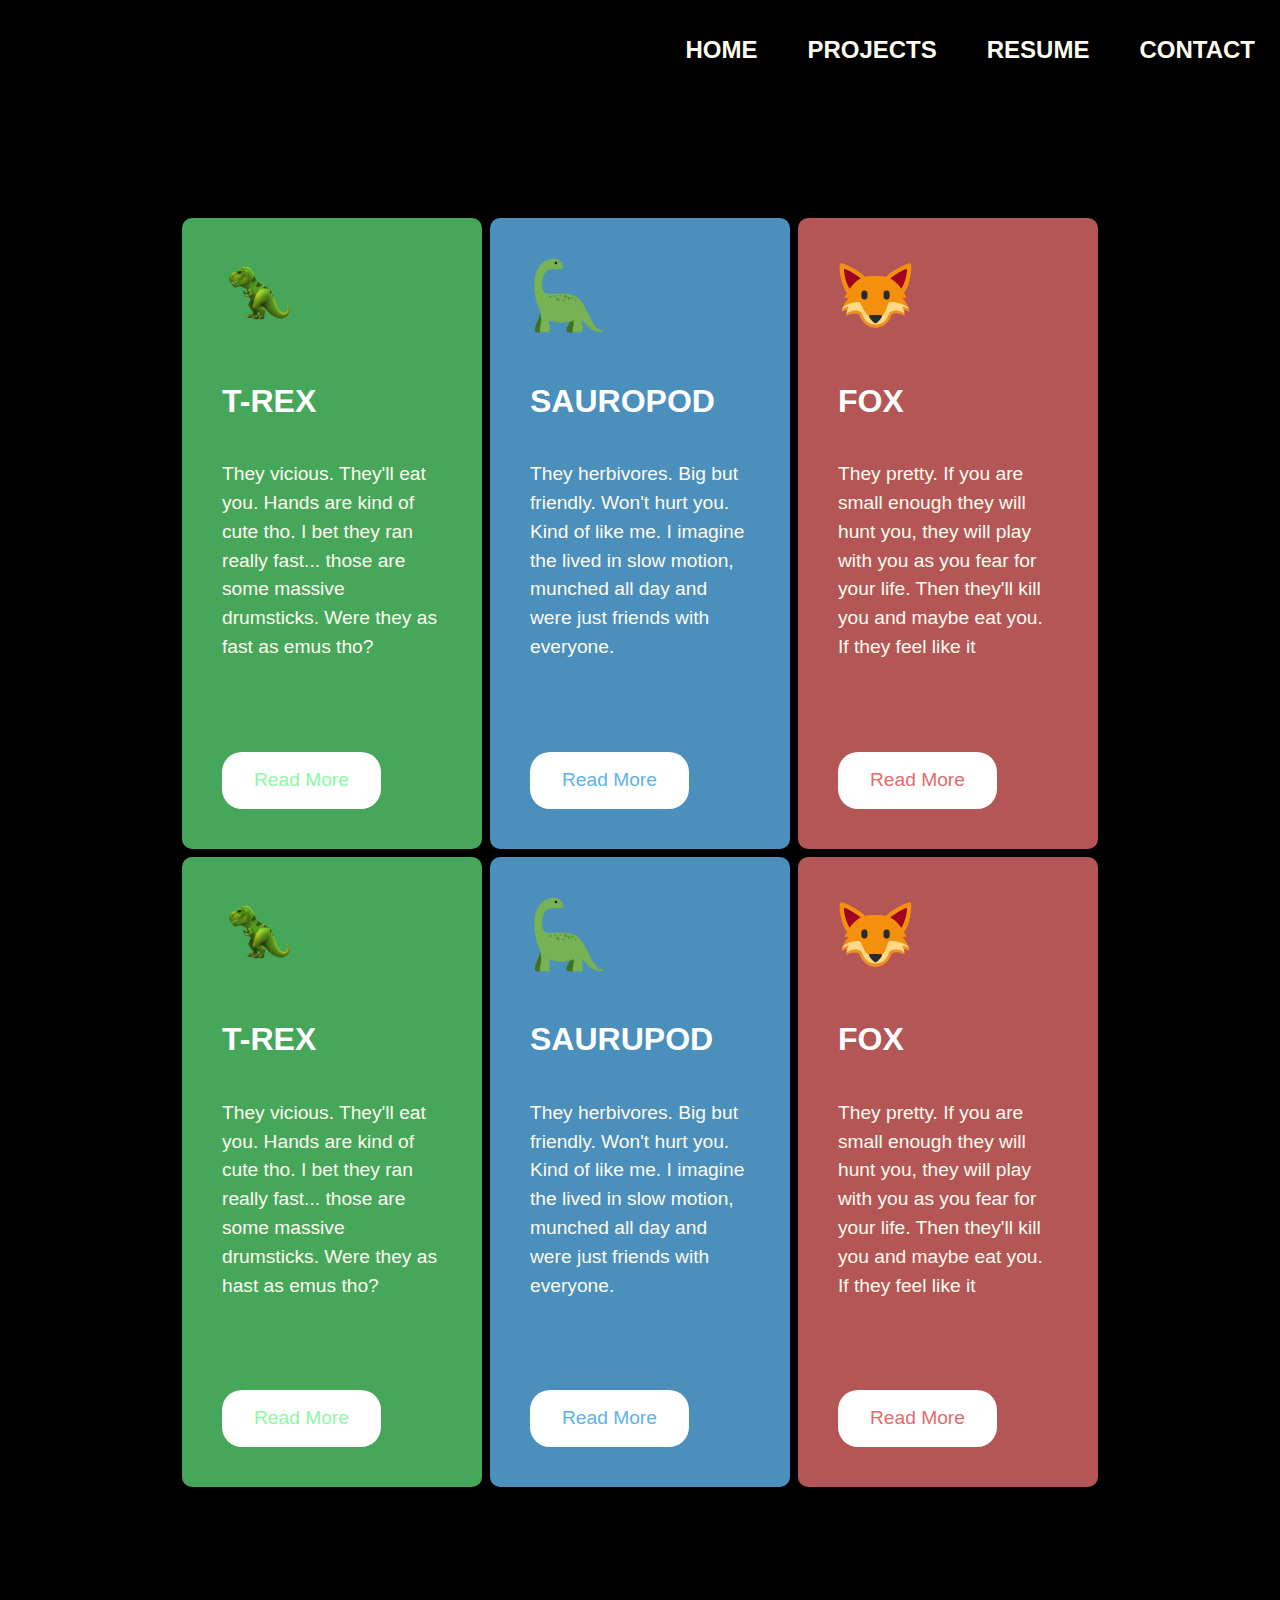
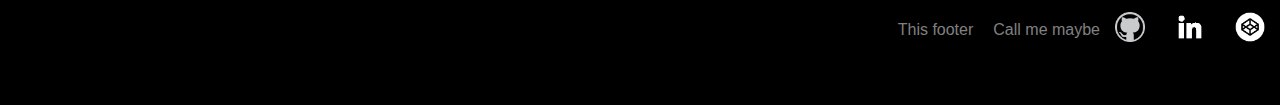
==== src/blog.html @ 093aa2a2 "blog buttons now say 'read more'" ====
<!DOCTYPE html>
<html lang="en">
<head>
    <meta charset="UTF-8">
    <meta http-equiv="X-UA-Compatible" content="IE=edge">
    <meta name="viewport" content="width=device-width, initial-scale=1.0">
    <link rel="preconnect" href="https://fonts.googleapis.com">
    <link rel="stylesheet" href="blog.css">
    <title>Blog</title>
</head>
<body>
    <nav>
        <a href="index.html">HOME</a>
        <a href="index.html#projects">PROJECTS</a>
        <a href="resume.html">RESUME</a>
        <a href="contact.html">CONTACT</a>
    </nav>

    <section class="main">
        <div class="container">

            <div class="card green">
                <img src="img/rex75.png" alt="Picture of T-Rex">

                <h2>T-REX</h2>
                <p>They vicious. They'll eat you. Hands are kind of cute tho. I bet they ran really fast... those are some massive drumsticks. Were they as fast as emus tho? </p>

                <a href="#" class="button">Read More</a>
            </div>

            <div class="card blue">
                <img src="img/sau75.png" alt="Picture of Saurupod">
                <h2>SAUROPOD</h2>
                <p>They herbivores. Big but friendly. Won't hurt you. Kind of like me. I imagine the lived in slow motion, munched all day and were just friends with everyone. </p>

                <a href="#" class="button">Read More</a>
            </div>

            <div class="card red">
                <img src="img/fox75.png" alt="Picture of fox">

                <h2>FOX</h2>
                <p>They pretty. If you are small enough they will hunt you, they will play with you as you fear for your life. Then they'll kill you and maybe eat you. If they feel like it</p>

                <a href="#" class="button">Read More</a>
            </div>

            <div class="card green">
                <img src="img/rex75.png" alt="Picture of T-Rex">

                <h2>T-REX</h2>
                <p>They vicious. They'll eat you. Hands are kind of cute tho. I bet they ran really fast... those are some massive drumsticks. Were they as hast as emus tho? </p>

                <a href="#" class="button">Read More</a>
            </div>

            <div class="card blue">
                <img src="img/sau75.png" alt="Picture of Saurupod">
                <h2>SAURUPOD</h2>
                <p>They herbivores. Big but friendly. Won't hurt you. Kind of like me. I imagine the lived in slow motion, munched all day and were just friends with everyone. </p>

                <a href="#" class="button">Read More</a>
            </div>

            <div class="card red">
                <img src="img/fox75.png" alt="Picture of fox">

                <h2>FOX</h2>
                <p>They pretty. If you are small enough they will hunt you, they will play with you as you fear for your life. Then they'll kill you and maybe eat you. If they feel like it</p>

                <a href="#" class="button">Read More</a>
            </div>


        </div>
    </section>

    <footer>
        <div>This footer</div>
        <div>Call me maybe</div>
        <a href="https://github.com/AvelyV" target="_blank"><img id="git" src="git50.png" alt="github logo"></a>
        <a href="https://www.linkedin.com/in/avely-voore/" target="_blank"><img src="img/linkedin50.jpg" alt="Linkedin logo"></a>
        <a href="https://codepen.io/avelyv" target="_blank"><img src="codepen50.png" alt="Codepen logo"></a>
    </footer>
    
</body>
</html>
---- src/blog.css ----
body {
  background-color: black;
  display: -ms-grid;
  display: grid;
      grid-template-areas: "header header header" "blog blog blog" "footer footer footer";
}

* {
  color: #fffcef;
  font-family: 'Teko', sans-serif;
  padding: 0;
  margin: 0;
  -webkit-box-sizing: border-box;
          box-sizing: border-box;
}

nav {
  -ms-grid-row: 1;
  -ms-grid-column: 1;
  -ms-grid-column-span: 3;
  grid-area: header;
  display: -webkit-box;
  display: -ms-flexbox;
  display: flex;
  -webkit-box-pack: end;
      -ms-flex-pack: end;
          justify-content: flex-end;
  -webkit-box-align: center;
      -ms-flex-align: center;
          align-items: center;
  font-size: 1.5rem;
  text-decoration: none;
  height: 100px;
  margin-bottom: 50px;
  font-weight: 700;
  border-bottom: 1px white;
}

nav a {
  margin-left: 25px;
  margin-right: 25px;
  text-decoration: none;
}

nav a:hover {
  text-decoration: overline underline;
  color: #98b796;
}

@media (max-width: 800px) {
  nav {
    font-size: 0.9rem;
    margin-bottom: 10px;
  }
  nav a {
    margin: 5px;
    margin-left: 40px;
  }
}

body {
  font-weight: normal;
  line-height: 1.5;
  color: #cfcfcf;
}

h2 {
  line-height: 1.2;
}

a {
  display: inline-block;
}

.button {
  position: relative;
  padding: 12px 30px;
  border-radius: 20px;
  background-color: white;
  border: 2px solid transparent;
}

.blue .button {
  color: #5eb2eb;
  text-decoration: none;
}

.green .button {
  color: #8bfaa3;
  text-decoration: none;
}

.red .button {
  color: #e26b6b;
  text-decoration: none;
}

.button:hover {
  background-color: transparent;
  border-color: white;
  color: white;
  -webkit-transition-duration: 0.4s;
          transition-duration: 0.4s;
}

.blue {
  background-color: rgba(94, 179, 235, 0.8);
}

.red {
  background-color: rgba(226, 107, 107, 0.8);
}

.green {
  background-color: rgba(87, 209, 114, 0.8);
}

.main {
  -ms-grid-row: 2;
  -ms-grid-column: 1;
  -ms-grid-column-span: 3;
  grid-area: blog;
  width: 100%;
  height: auto;
  padding: 5% 0;
  background-color: black;
  font-family: Arial, Helvetica, sans-serif;
  font-size: 1.2rem;
}

.main .container {
  display: -webkit-box;
  display: -ms-flexbox;
  display: flex;
  -ms-flex-wrap: wrap;
      flex-wrap: wrap;
  -webkit-box-pack: center;
      -ms-flex-pack: center;
          justify-content: center;
  width: 945px;
  max-width: 95%;
  padding: 0 10px;
  margin: 0 auto;
}

.main .container .card {
  width: 300px;
  max-width: 90%;
  height: auto;
  padding: 40px;
  margin: 4px;
  border-radius: 10px;
}

.main .container .card h2 {
  margin: 40px 0;
  font-size: 2rem;
  color: white;
}

.main .container .card p {
  margin-bottom: 90px;
}

.card:hover {
  -webkit-transform: scale(1.07);
          transform: scale(1.07);
}

footer {
  -ms-grid-row: 3;
  -ms-grid-column: 1;
  -ms-grid-column-span: 3;
  grid-area: footer;
  display: -webkit-box;
  display: -ms-flexbox;
  display: flex;
  height: 150px;
  -webkit-box-orient: horizontal;
  -webkit-box-direction: normal;
      -ms-flex-direction: row;
          flex-direction: row;
  -webkit-box-pack: end;
      -ms-flex-pack: end;
          justify-content: flex-end;
  -webkit-box-align: center;
      -ms-flex-align: center;
          align-items: center;
  margin: auto 0;
  color: grey;
}

footer div {
  margin-left: 20px;
  color: grey;
}

footer a {
  margin: auto 15px;
}

footer a img {
  height: 30px;
  width: 30px;
}
/*# sourceMappingURL=blog.css.map */
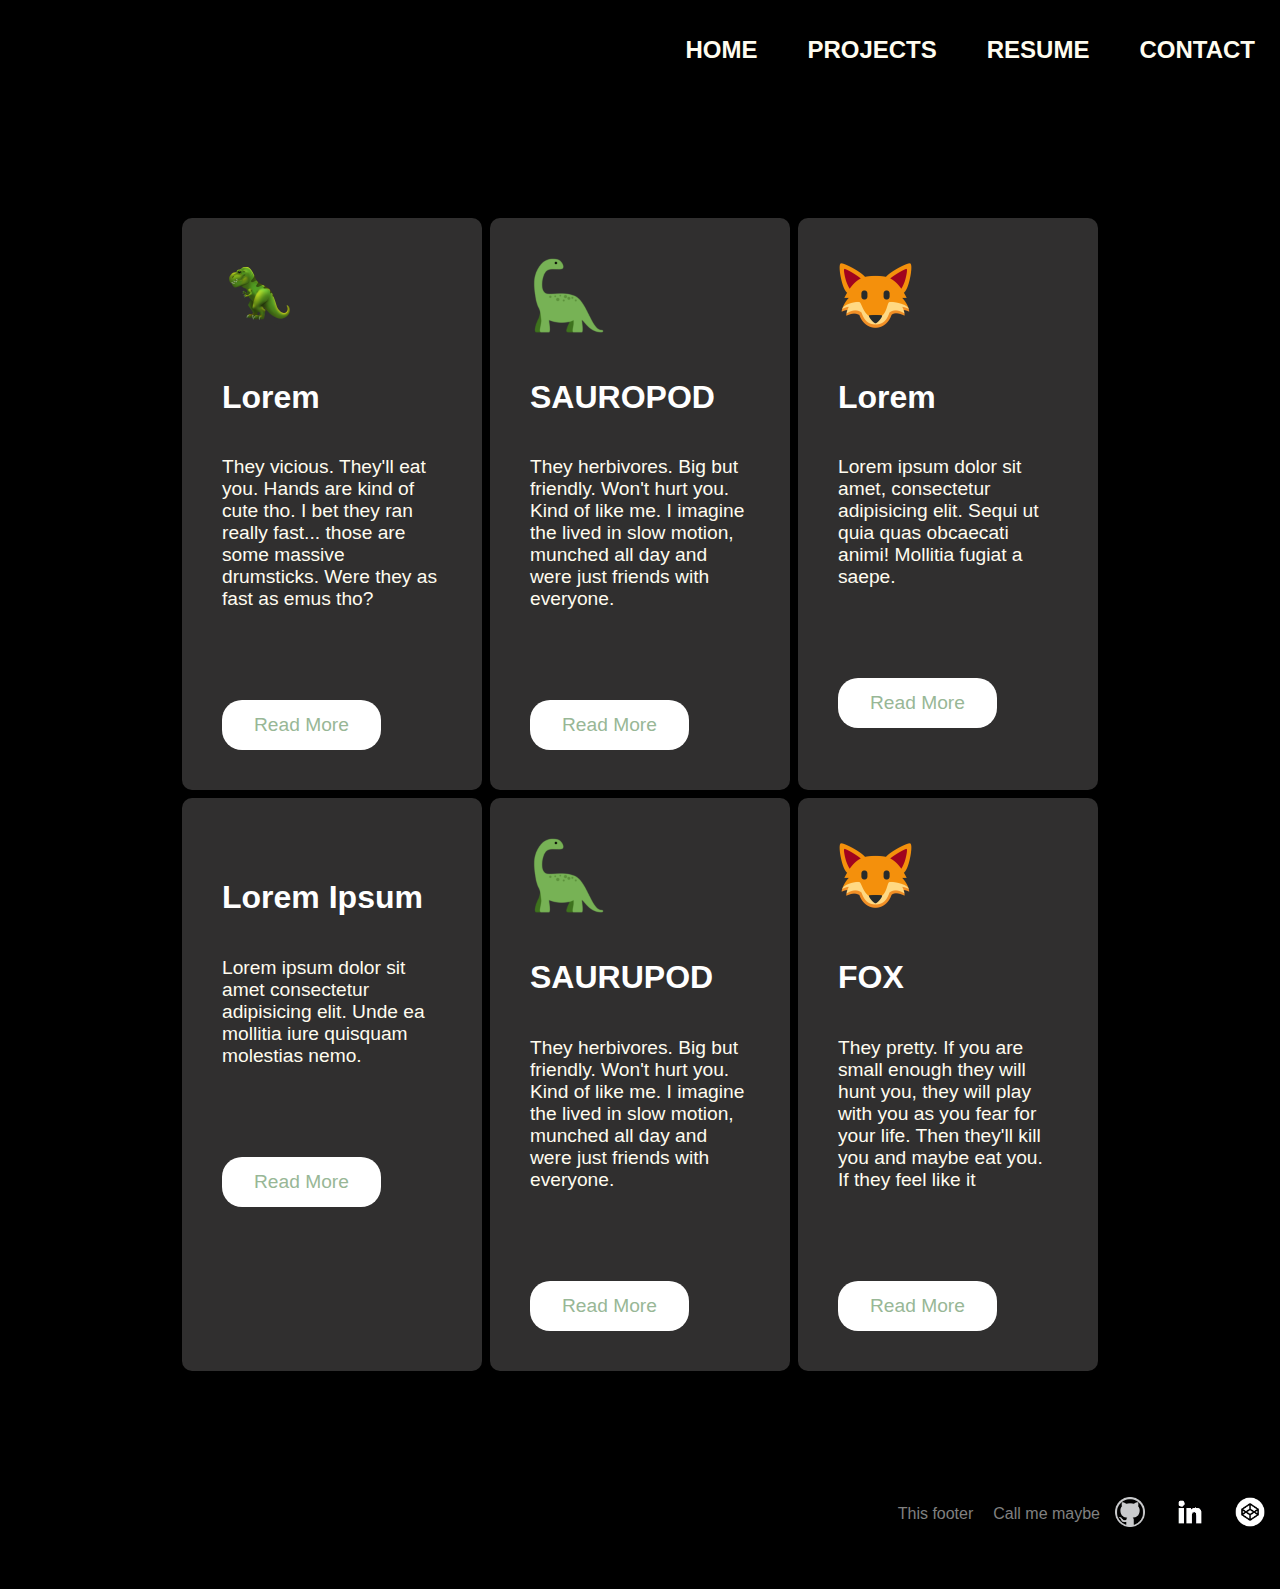
==== commit 199421e9: "changed blog cards to grey" ====
--- a/src/blog.html
+++ b/src/blog.html
@@ -19,16 +19,16 @@
     <section class="main">
         <div class="container">
 
-            <div class="card green">
+            <div class="card">
                 <img src="img/rex75.png" alt="Picture of T-Rex">
 
-                <h2>T-REX</h2>
+                <h2>Lorem</h2>
                 <p>They vicious. They'll eat you. Hands are kind of cute tho. I bet they ran really fast... those are some massive drumsticks. Were they as fast as emus tho? </p>
 
                 <a href="#" class="button">Read More</a>
             </div>
 
-            <div class="card blue">
+            <div class="card">
                 <img src="img/sau75.png" alt="Picture of Saurupod">
                 <h2>SAUROPOD</h2>
                 <p>They herbivores. Big but friendly. Won't hurt you. Kind of like me. I imagine the lived in slow motion, munched all day and were just friends with everyone. </p>
@@ -36,25 +36,23 @@
                 <a href="#" class="button">Read More</a>
             </div>
 
-            <div class="card red">
+            <div class="card">
                 <img src="img/fox75.png" alt="Picture of fox">
 
-                <h2>FOX</h2>
-                <p>They pretty. If you are small enough they will hunt you, they will play with you as you fear for your life. Then they'll kill you and maybe eat you. If they feel like it</p>
+                <h2>Lorem</h2>
+                <p>Lorem ipsum dolor sit amet, consectetur adipisicing elit. Sequi ut quia quas obcaecati animi! Mollitia fugiat a saepe.</p>
 
                 <a href="#" class="button">Read More</a>
             </div>
 
-            <div class="card green">
-                <img src="img/rex75.png" alt="Picture of T-Rex">
-
-                <h2>T-REX</h2>
-                <p>They vicious. They'll eat you. Hands are kind of cute tho. I bet they ran really fast... those are some massive drumsticks. Were they as hast as emus tho? </p>
+            <div class="card">
+                <h2>Lorem Ipsum</h2>
+                <p>Lorem ipsum dolor sit amet consectetur adipisicing elit. Unde ea mollitia iure quisquam molestias nemo.</p>
 
                 <a href="#" class="button">Read More</a>
             </div>
 
-            <div class="card blue">
+            <div class="card">
                 <img src="img/sau75.png" alt="Picture of Saurupod">
                 <h2>SAURUPOD</h2>
                 <p>They herbivores. Big but friendly. Won't hurt you. Kind of like me. I imagine the lived in slow motion, munched all day and were just friends with everyone. </p>
@@ -62,7 +60,7 @@
                 <a href="#" class="button">Read More</a>
             </div>
 
-            <div class="card red">
+            <div class="card">
                 <img src="img/fox75.png" alt="Picture of fox">
 
                 <h2>FOX</h2>
--- a/src/blog.css
+++ b/src/blog.css
@@ -58,12 +58,6 @@
   }
 }
 
-body {
-  font-weight: normal;
-  line-height: 1.5;
-  color: #cfcfcf;
-}
-
 h2 {
   line-height: 1.2;
 }
@@ -78,21 +72,8 @@
   border-radius: 20px;
   background-color: white;
   border: 2px solid transparent;
-}
-
-.blue .button {
-  color: #5eb2eb;
   text-decoration: none;
-}
-
-.green .button {
-  color: #8bfaa3;
-  text-decoration: none;
-}
-
-.red .button {
-  color: #e26b6b;
-  text-decoration: none;
+  color: #98b796;
 }
 
 .button:hover {
@@ -103,16 +84,8 @@
           transition-duration: 0.4s;
 }
 
-.blue {
-  background-color: rgba(94, 179, 235, 0.8);
-}
-
-.red {
-  background-color: rgba(226, 107, 107, 0.8);
-}
-
-.green {
-  background-color: rgba(87, 209, 114, 0.8);
+.card {
+  background-color: #302f2f;
 }
 
 .main {
@@ -150,6 +123,14 @@
   padding: 40px;
   margin: 4px;
   border-radius: 10px;
+  -webkit-transition: -webkit-transform 0.5s;
+  transition: -webkit-transform 0.5s;
+  transition: transform 0.5s;
+  transition: transform 0.5s, -webkit-transform 0.5s;
+}
+
+.main .container .card .img {
+  margin: 0.5rem;
 }
 
 .main .container .card h2 {
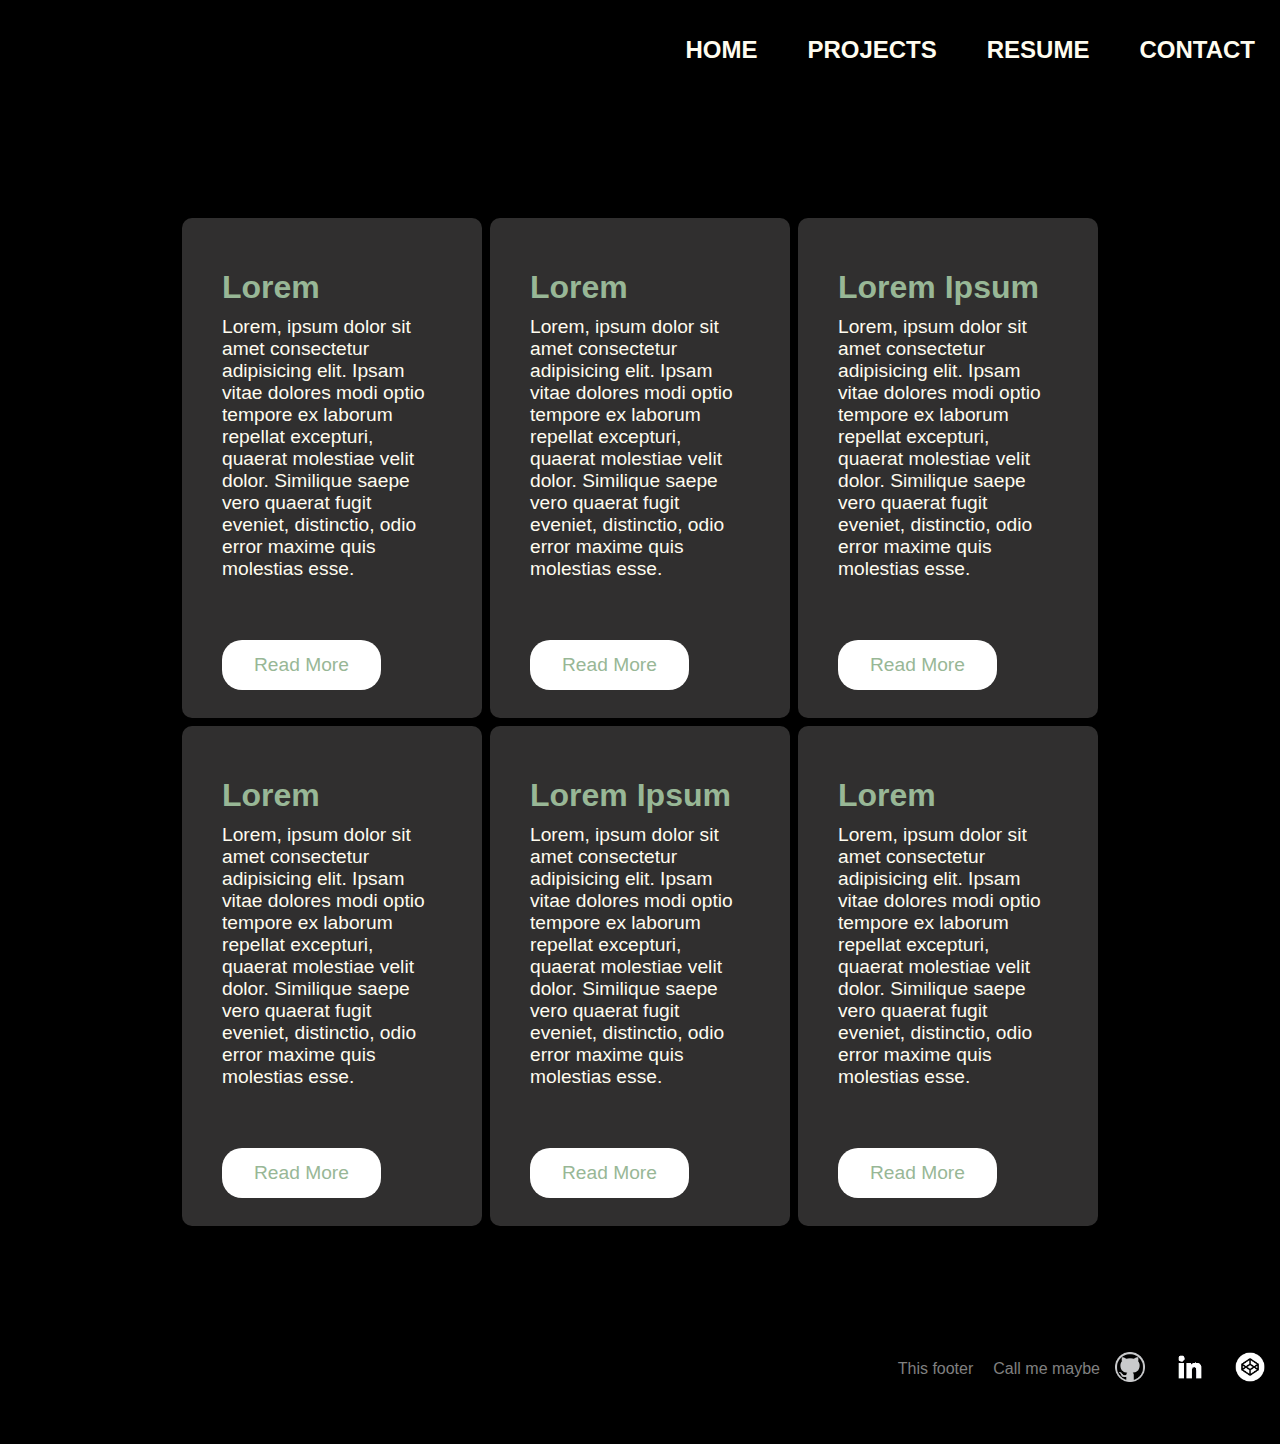
==== commit 8e9e073c: "filler txt in blog cards" ====
--- a/src/blog.html
+++ b/src/blog.html
@@ -18,53 +18,44 @@
 
     <section class="main">
         <div class="container">
-
             <div class="card">
-                <img src="img/rex75.png" alt="Picture of T-Rex">
-
                 <h2>Lorem</h2>
-                <p>They vicious. They'll eat you. Hands are kind of cute tho. I bet they ran really fast... those are some massive drumsticks. Were they as fast as emus tho? </p>
+                <p>Lorem, ipsum dolor sit amet consectetur adipisicing elit. Ipsam vitae dolores modi optio tempore ex laborum repellat excepturi, quaerat molestiae velit dolor. Similique saepe vero quaerat fugit eveniet, distinctio, odio error maxime quis molestias esse.</p>
 
                 <a href="#" class="button">Read More</a>
             </div>
 
             <div class="card">
-                <img src="img/sau75.png" alt="Picture of Saurupod">
-                <h2>SAUROPOD</h2>
-                <p>They herbivores. Big but friendly. Won't hurt you. Kind of like me. I imagine the lived in slow motion, munched all day and were just friends with everyone. </p>
-
-                <a href="#" class="button">Read More</a>
-            </div>
-
-            <div class="card">
-                <img src="img/fox75.png" alt="Picture of fox">
-
                 <h2>Lorem</h2>
-                <p>Lorem ipsum dolor sit amet, consectetur adipisicing elit. Sequi ut quia quas obcaecati animi! Mollitia fugiat a saepe.</p>
+                <p>Lorem, ipsum dolor sit amet consectetur adipisicing elit. Ipsam vitae dolores modi optio tempore ex laborum repellat excepturi, quaerat molestiae velit dolor. Similique saepe vero quaerat fugit eveniet, distinctio, odio error maxime quis molestias esse.</p>
 
                 <a href="#" class="button">Read More</a>
             </div>
 
             <div class="card">
                 <h2>Lorem Ipsum</h2>
-                <p>Lorem ipsum dolor sit amet consectetur adipisicing elit. Unde ea mollitia iure quisquam molestias nemo.</p>
+                <p>Lorem, ipsum dolor sit amet consectetur adipisicing elit. Ipsam vitae dolores modi optio tempore ex laborum repellat excepturi, quaerat molestiae velit dolor. Similique saepe vero quaerat fugit eveniet, distinctio, odio error maxime quis molestias esse.</p>
 
                 <a href="#" class="button">Read More</a>
             </div>
 
             <div class="card">
-                <img src="img/sau75.png" alt="Picture of Saurupod">
-                <h2>SAURUPOD</h2>
-                <p>They herbivores. Big but friendly. Won't hurt you. Kind of like me. I imagine the lived in slow motion, munched all day and were just friends with everyone. </p>
+                <h2>Lorem</h2>
+                <p>Lorem, ipsum dolor sit amet consectetur adipisicing elit. Ipsam vitae dolores modi optio tempore ex laborum repellat excepturi, quaerat molestiae velit dolor. Similique saepe vero quaerat fugit eveniet, distinctio, odio error maxime quis molestias esse.</p>
 
                 <a href="#" class="button">Read More</a>
             </div>
 
             <div class="card">
-                <img src="img/fox75.png" alt="Picture of fox">
+                <h2>Lorem Ipsum</h2>
+                <p>Lorem, ipsum dolor sit amet consectetur adipisicing elit. Ipsam vitae dolores modi optio tempore ex laborum repellat excepturi, quaerat molestiae velit dolor. Similique saepe vero quaerat fugit eveniet, distinctio, odio error maxime quis molestias esse.</p>
 
-                <h2>FOX</h2>
-                <p>They pretty. If you are small enough they will hunt you, they will play with you as you fear for your life. Then they'll kill you and maybe eat you. If they feel like it</p>
+                <a href="#" class="button">Read More</a>
+            </div>
+
+            <div class="card">
+                <h2>Lorem</h2>
+                <p>Lorem, ipsum dolor sit amet consectetur adipisicing elit. Ipsam vitae dolores modi optio tempore ex laborum repellat excepturi, quaerat molestiae velit dolor. Similique saepe vero quaerat fugit eveniet, distinctio, odio error maxime quis molestias esse.</p>
 
                 <a href="#" class="button">Read More</a>
             </div>
--- a/src/blog.css
+++ b/src/blog.css
@@ -119,7 +119,7 @@
 .main .container .card {
   width: 300px;
   max-width: 90%;
-  height: auto;
+  height: 500px;
   padding: 40px;
   margin: 4px;
   border-radius: 10px;
@@ -134,13 +134,13 @@
 }
 
 .main .container .card h2 {
-  margin: 40px 0;
+  margin: 10px 0;
   font-size: 2rem;
-  color: white;
+  color: #98b796;
 }
 
 .main .container .card p {
-  margin-bottom: 90px;
+  margin-bottom: 60px;
 }
 
 .card:hover {
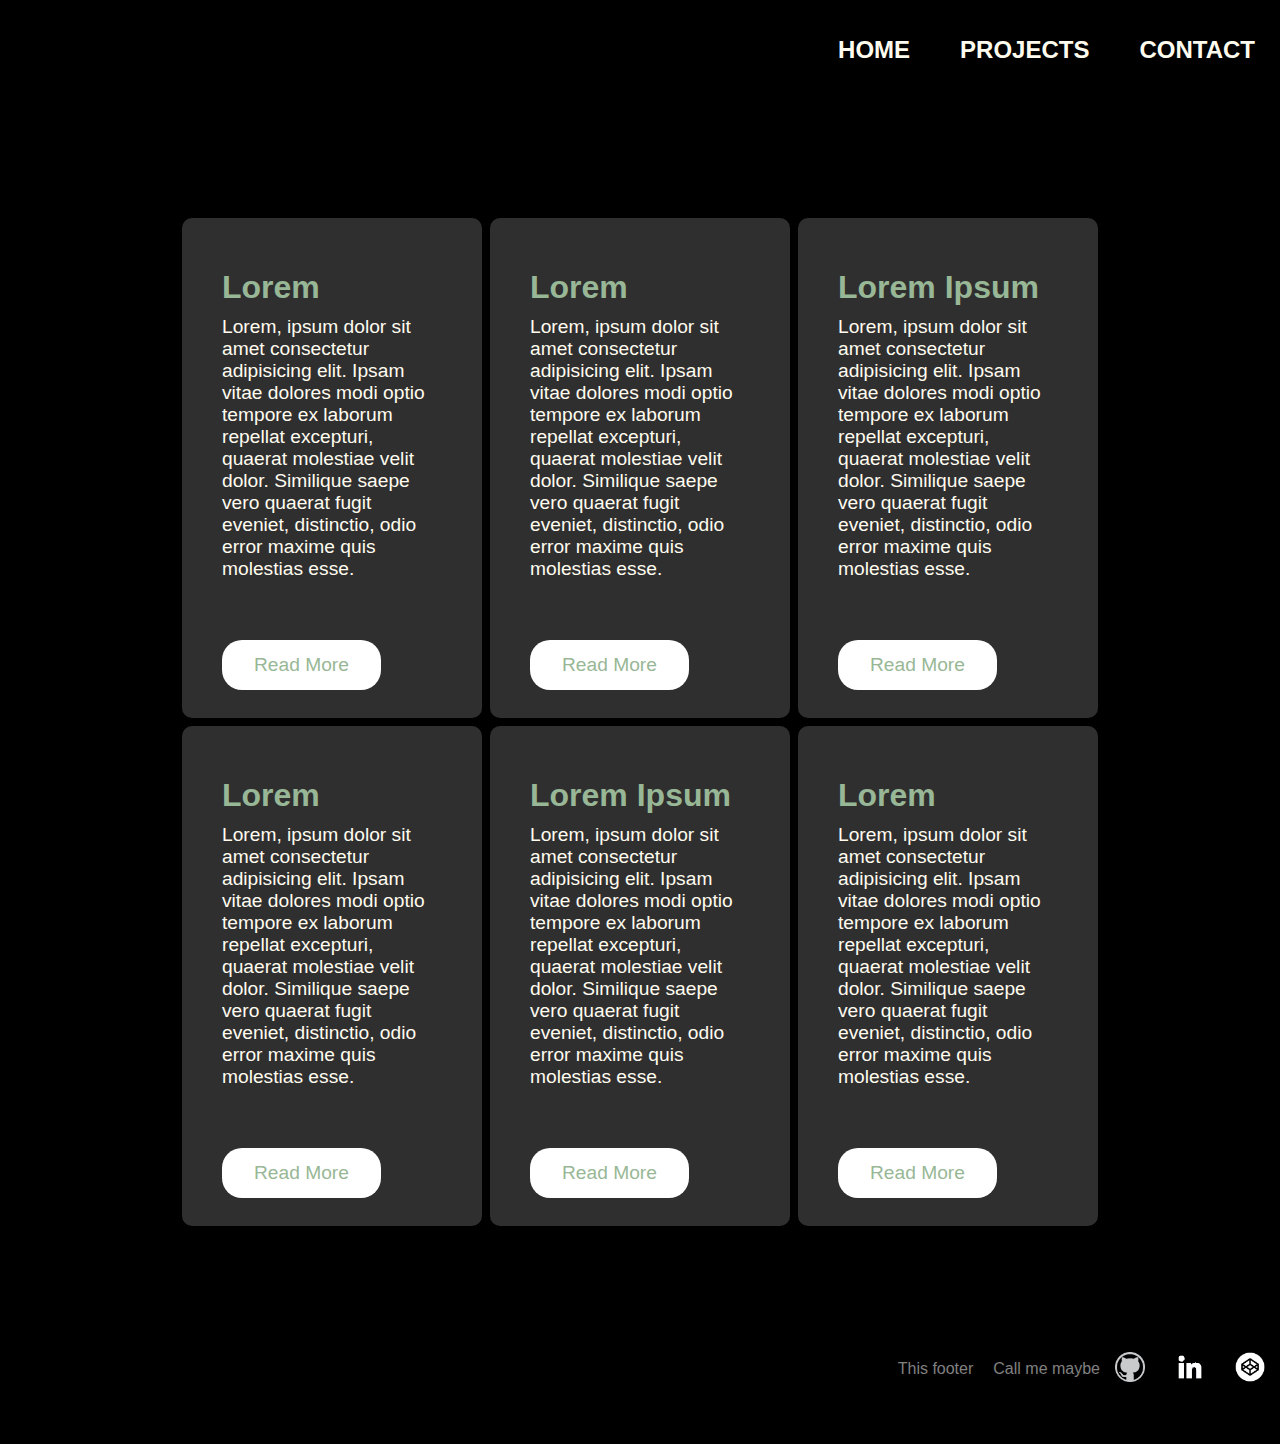
==== commit 18129027: "downloadable pdf in contact.html" ====
--- a/src/blog.html
+++ b/src/blog.html
@@ -12,7 +12,6 @@
     <nav>
         <a href="index.html">HOME</a>
         <a href="index.html#projects">PROJECTS</a>
-        <a href="resume.html">RESUME</a>
         <a href="contact.html">CONTACT</a>
     </nav>
 
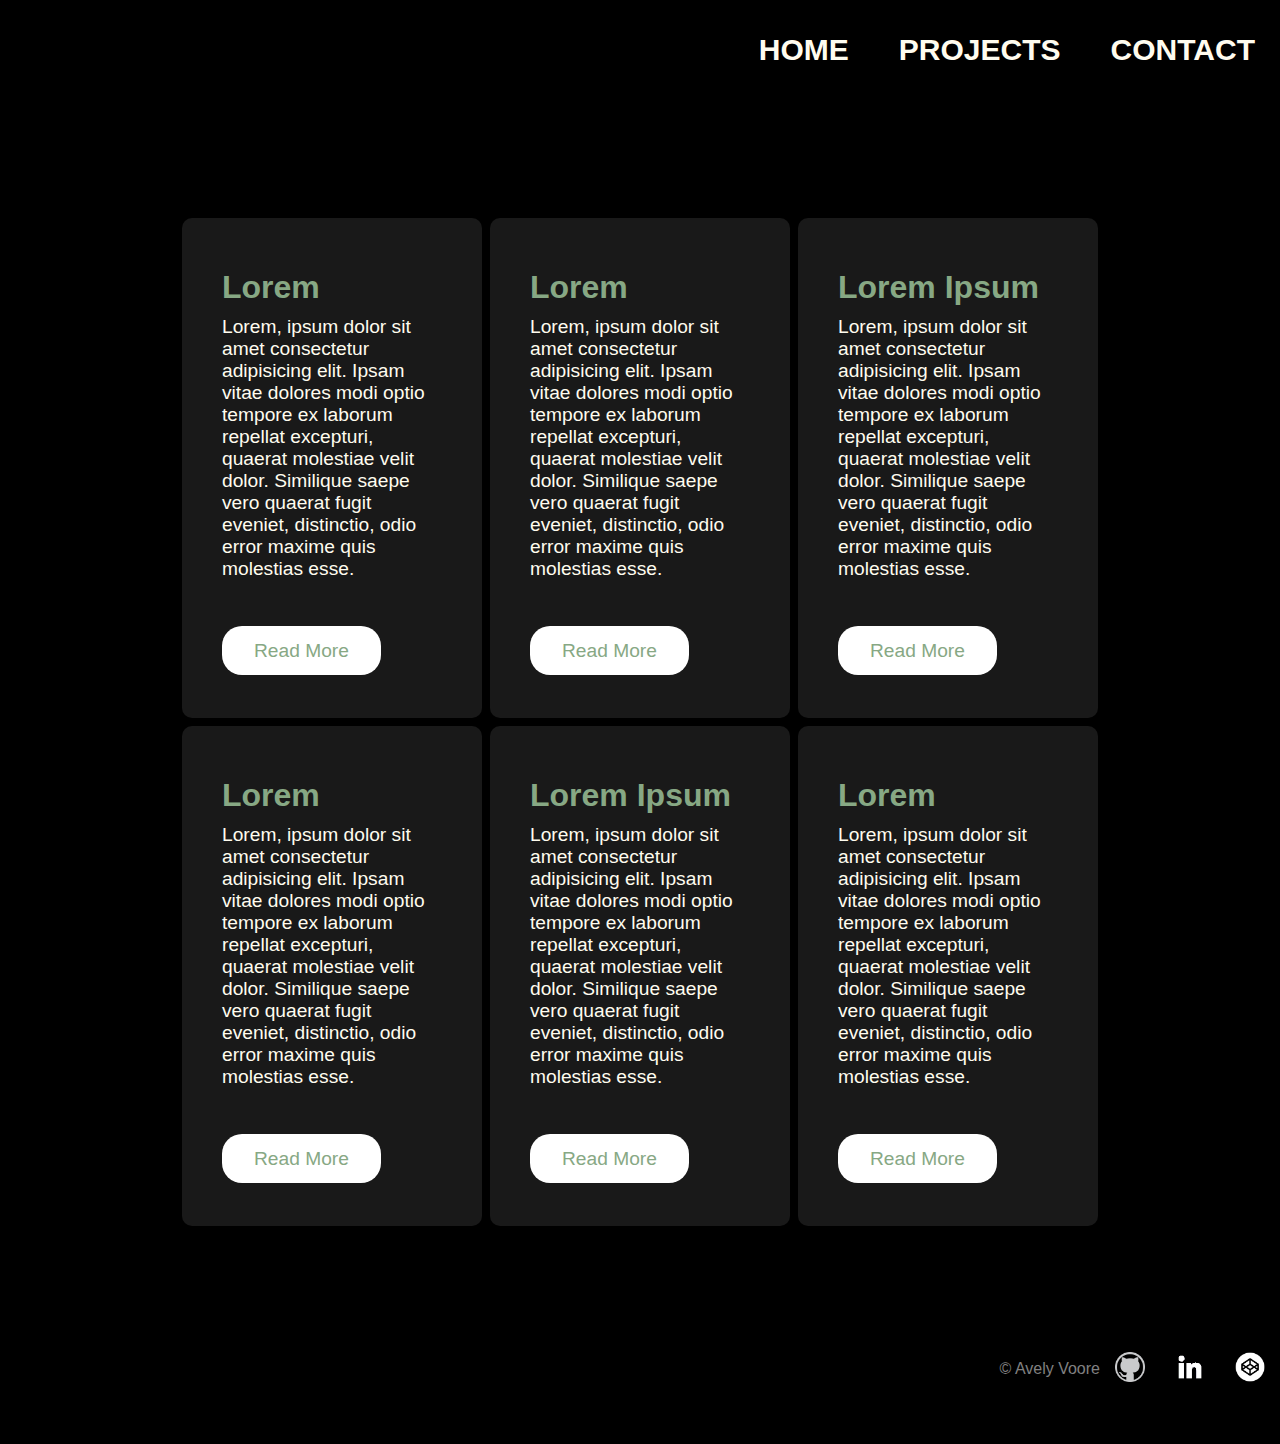
==== commit 4fe84fcf: "fixed navbar in contact.html" ====
--- a/src/blog.html
+++ b/src/blog.html
@@ -64,8 +64,7 @@
     </section>
 
     <footer>
-        <div>This footer</div>
-        <div>Call me maybe</div>
+        <div>&copy Avely Voore</div>
         <a href="https://github.com/AvelyV" target="_blank"><img id="git" src="git50.png" alt="github logo"></a>
         <a href="https://www.linkedin.com/in/avely-voore/" target="_blank"><img src="img/linkedin50.jpg" alt="Linkedin logo"></a>
         <a href="https://codepen.io/avelyv" target="_blank"><img src="codepen50.png" alt="Codepen logo"></a>
--- a/src/blog.css
+++ b/src/blog.css
@@ -3,6 +3,7 @@
   display: -ms-grid;
   display: grid;
       grid-template-areas: "header header header" "blog blog blog" "footer footer footer";
+  width: 100%;
 }
 
 * {
@@ -28,64 +29,17 @@
   -webkit-box-align: center;
       -ms-flex-align: center;
           align-items: center;
-  font-size: 1.5rem;
+  font-size: 30px;
   text-decoration: none;
   height: 100px;
   margin-bottom: 50px;
   font-weight: 700;
-  border-bottom: 1px white;
 }
 
 nav a {
   margin-left: 25px;
   margin-right: 25px;
   text-decoration: none;
-}
-
-nav a:hover {
-  text-decoration: overline underline;
-  color: #98b796;
-}
-
-@media (max-width: 800px) {
-  nav {
-    font-size: 0.9rem;
-    margin-bottom: 10px;
-  }
-  nav a {
-    margin: 5px;
-    margin-left: 40px;
-  }
-}
-
-h2 {
-  line-height: 1.2;
-}
-
-a {
-  display: inline-block;
-}
-
-.button {
-  position: relative;
-  padding: 12px 30px;
-  border-radius: 20px;
-  background-color: white;
-  border: 2px solid transparent;
-  text-decoration: none;
-  color: #98b796;
-}
-
-.button:hover {
-  background-color: transparent;
-  border-color: white;
-  color: white;
-  -webkit-transition-duration: 0.4s;
-          transition-duration: 0.4s;
-}
-
-.card {
-  background-color: #302f2f;
 }
 
 .main {
@@ -127,20 +81,36 @@
   transition: -webkit-transform 0.5s;
   transition: transform 0.5s;
   transition: transform 0.5s, -webkit-transform 0.5s;
-}
-
-.main .container .card .img {
-  margin: 0.5rem;
+  background-color: rgba(48, 47, 47, 0.521);
 }
 
 .main .container .card h2 {
   margin: 10px 0;
   font-size: 2rem;
-  color: #98b796;
+  color: #87a884;
+  line-height: 1.2;
 }
 
 .main .container .card p {
   margin-bottom: 60px;
+}
+
+.button {
+  position: relative;
+  padding: 12px 30px;
+  border-radius: 20px;
+  background-color: white;
+  border: 2px solid transparent;
+  text-decoration: none;
+  color: #87a884;
+}
+
+.button:hover {
+  background-color: transparent;
+  border-color: white;
+  color: white;
+  -webkit-transition-duration: 0.4s;
+          transition-duration: 0.4s;
 }
 
 .card:hover {
@@ -184,4 +154,15 @@
   height: 30px;
   width: 30px;
 }
+
+@media only screen and (max-width: 414px) {
+  nav {
+    margin-bottom: 10px;
+    font-size: 25px;
+  }
+  nav a {
+    margin: 15px;
+    margin-left: 40px;
+  }
+}
 /*# sourceMappingURL=blog.css.map */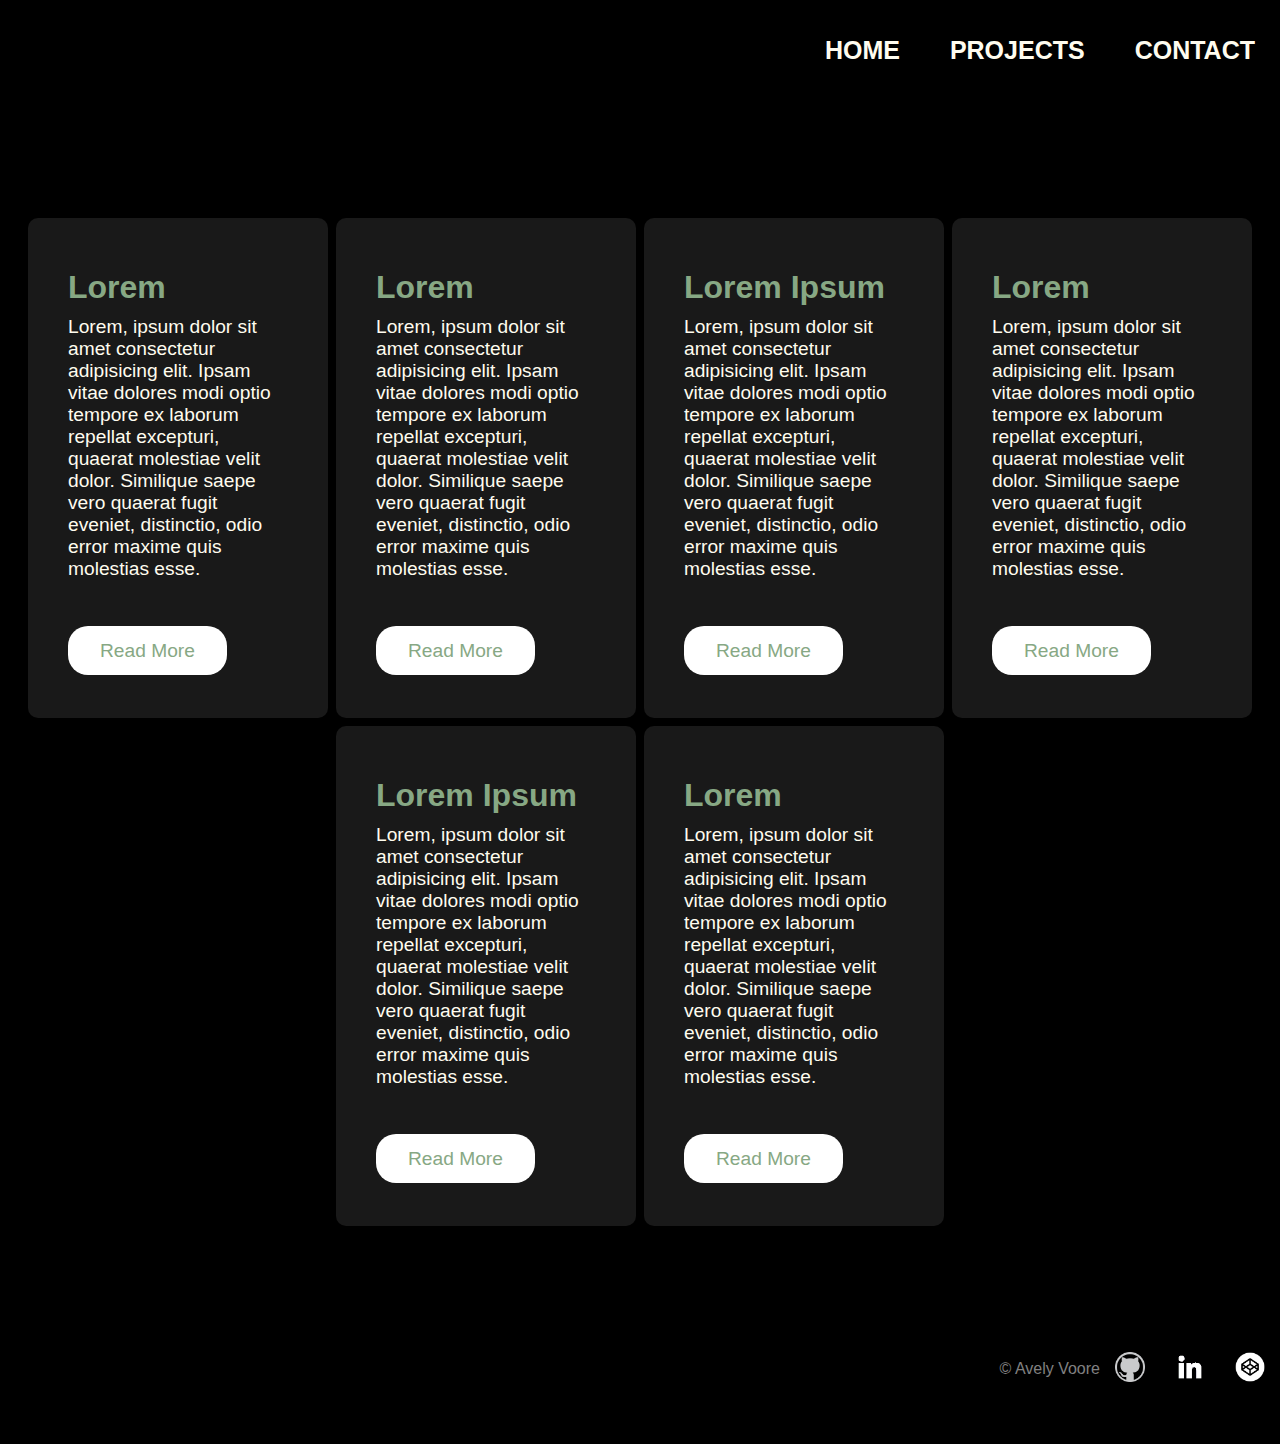
==== commit f13f8b7d: "started on blogpost" ====
--- a/src/blog.html
+++ b/src/blog.html
@@ -21,42 +21,42 @@
                 <h2>Lorem</h2>
                 <p>Lorem, ipsum dolor sit amet consectetur adipisicing elit. Ipsam vitae dolores modi optio tempore ex laborum repellat excepturi, quaerat molestiae velit dolor. Similique saepe vero quaerat fugit eveniet, distinctio, odio error maxime quis molestias esse.</p>
 
-                <a href="#" class="button">Read More</a>
+                <a href="blogpost.html" class="button">Read More</a>
             </div>
 
             <div class="card">
                 <h2>Lorem</h2>
                 <p>Lorem, ipsum dolor sit amet consectetur adipisicing elit. Ipsam vitae dolores modi optio tempore ex laborum repellat excepturi, quaerat molestiae velit dolor. Similique saepe vero quaerat fugit eveniet, distinctio, odio error maxime quis molestias esse.</p>
 
-                <a href="#" class="button">Read More</a>
+                <a href="blogpost.html" class="button">Read More</a>
             </div>
 
             <div class="card">
                 <h2>Lorem Ipsum</h2>
                 <p>Lorem, ipsum dolor sit amet consectetur adipisicing elit. Ipsam vitae dolores modi optio tempore ex laborum repellat excepturi, quaerat molestiae velit dolor. Similique saepe vero quaerat fugit eveniet, distinctio, odio error maxime quis molestias esse.</p>
 
-                <a href="#" class="button">Read More</a>
+                <a href="blogpost.html" class="button">Read More</a>
             </div>
 
             <div class="card">
                 <h2>Lorem</h2>
                 <p>Lorem, ipsum dolor sit amet consectetur adipisicing elit. Ipsam vitae dolores modi optio tempore ex laborum repellat excepturi, quaerat molestiae velit dolor. Similique saepe vero quaerat fugit eveniet, distinctio, odio error maxime quis molestias esse.</p>
 
-                <a href="#" class="button">Read More</a>
+                <a href="blogpost.html" class="button">Read More</a>
             </div>
 
             <div class="card">
                 <h2>Lorem Ipsum</h2>
                 <p>Lorem, ipsum dolor sit amet consectetur adipisicing elit. Ipsam vitae dolores modi optio tempore ex laborum repellat excepturi, quaerat molestiae velit dolor. Similique saepe vero quaerat fugit eveniet, distinctio, odio error maxime quis molestias esse.</p>
 
-                <a href="#" class="button">Read More</a>
+                <a href="blogpost.html" class="button">Read More</a>
             </div>
 
             <div class="card">
                 <h2>Lorem</h2>
                 <p>Lorem, ipsum dolor sit amet consectetur adipisicing elit. Ipsam vitae dolores modi optio tempore ex laborum repellat excepturi, quaerat molestiae velit dolor. Similique saepe vero quaerat fugit eveniet, distinctio, odio error maxime quis molestias esse.</p>
 
-                <a href="#" class="button">Read More</a>
+                <a href="blogpost.html" class="button">Read More</a>
             </div>
 
 
--- a/src/blog.css
+++ b/src/blog.css
@@ -29,7 +29,7 @@
   -webkit-box-align: center;
       -ms-flex-align: center;
           align-items: center;
-  font-size: 30px;
+  font-size: 25px;
   text-decoration: none;
   height: 100px;
   margin-bottom: 50px;
@@ -40,6 +40,11 @@
   margin-left: 25px;
   margin-right: 25px;
   text-decoration: none;
+}
+
+nav a:hover {
+  text-decoration: overline underline;
+  color: #87a884;
 }
 
 .main {
@@ -64,15 +69,13 @@
   -webkit-box-pack: center;
       -ms-flex-pack: center;
           justify-content: center;
-  width: 945px;
-  max-width: 95%;
   padding: 0 10px;
   margin: 0 auto;
 }
 
 .main .container .card {
   width: 300px;
-  max-width: 90%;
+  max-width: 95%;
   height: 500px;
   padding: 40px;
   margin: 4px;
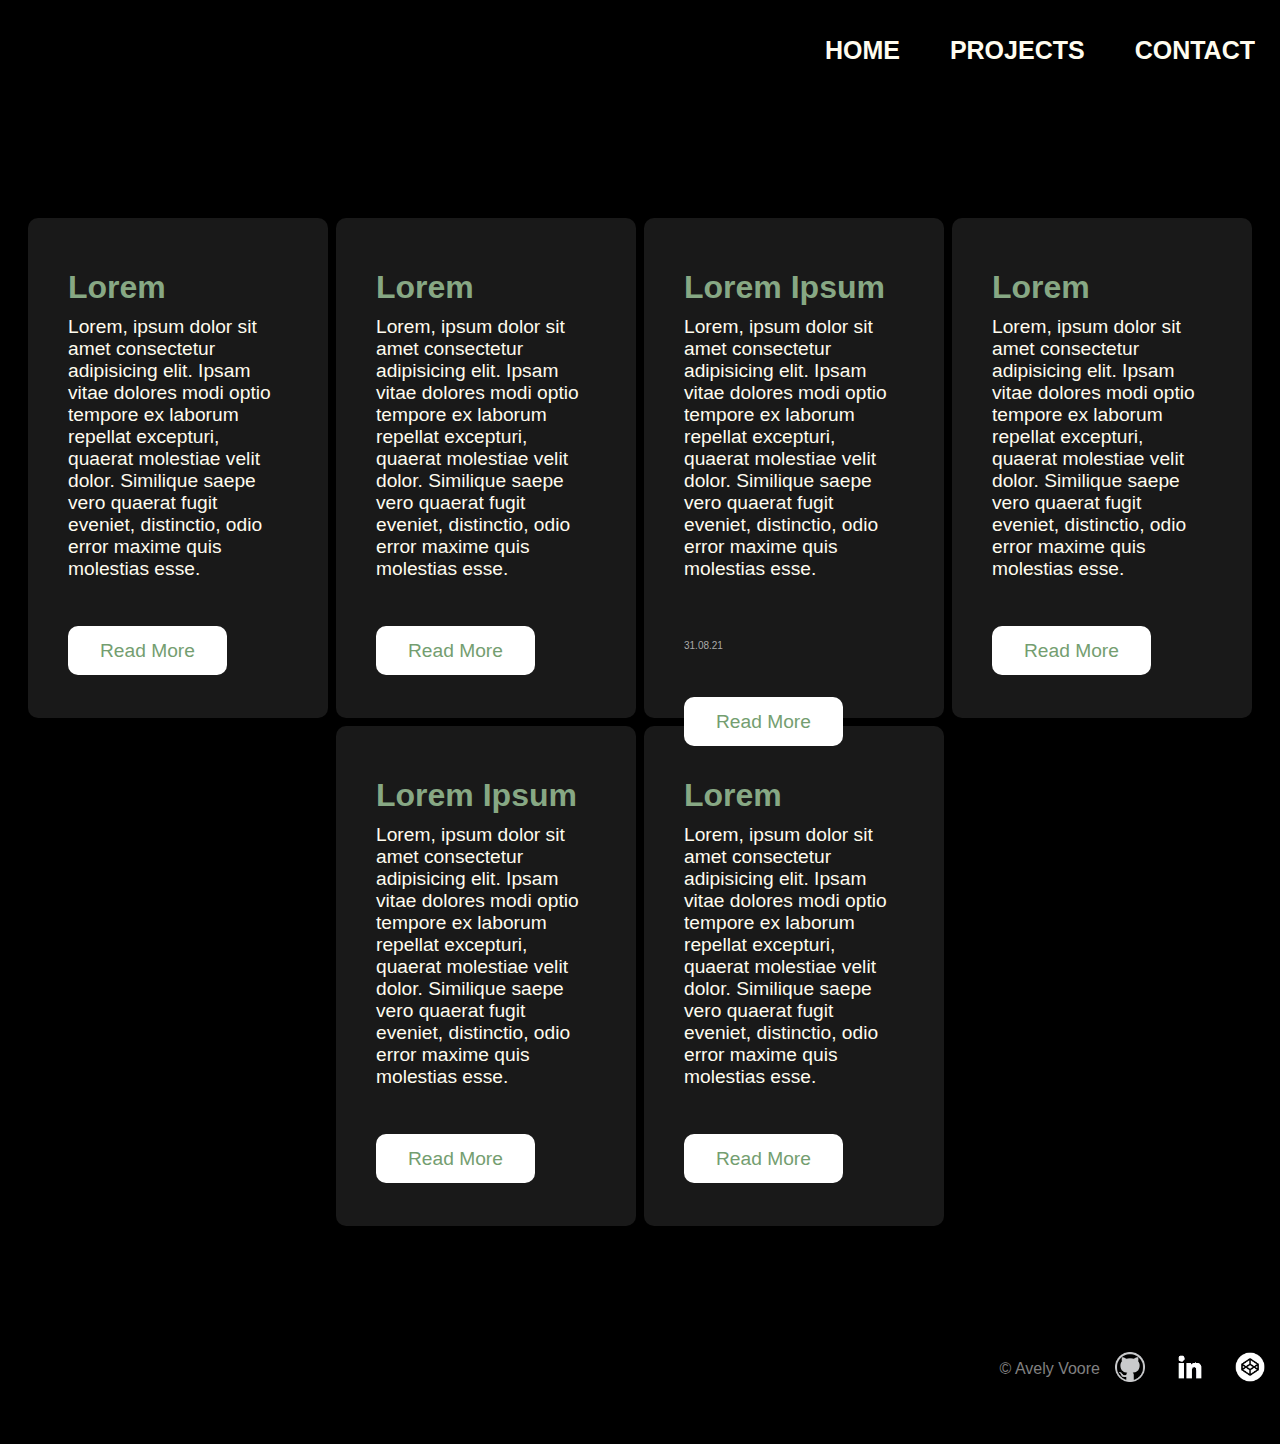
==== commit 493a6a13: "added overlay to project links" ====
--- a/src/blog.html
+++ b/src/blog.html
@@ -34,7 +34,7 @@
             <div class="card">
                 <h2>Lorem Ipsum</h2>
                 <p>Lorem, ipsum dolor sit amet consectetur adipisicing elit. Ipsam vitae dolores modi optio tempore ex laborum repellat excepturi, quaerat molestiae velit dolor. Similique saepe vero quaerat fugit eveniet, distinctio, odio error maxime quis molestias esse.</p>
-
+                <p class="date">31.08.21</p>
                 <a href="blogpost.html" class="button">Read More</a>
             </div>
 
--- a/src/blog.css
+++ b/src/blog.css
@@ -98,14 +98,19 @@
   margin-bottom: 60px;
 }
 
+.main .container .card .date {
+  color: #aaaaaa;
+  font-size: 10px;
+}
+
 .button {
   position: relative;
   padding: 12px 30px;
-  border-radius: 20px;
+  border-radius: 10px;
   background-color: white;
   border: 2px solid transparent;
   text-decoration: none;
-  color: #87a884;
+  color: #749e70;
 }
 
 .button:hover {
@@ -161,10 +166,12 @@
 @media only screen and (max-width: 414px) {
   nav {
     margin-bottom: 10px;
-    font-size: 25px;
+    font-size: 18px;
+    -ms-flex-pack: distribute;
+        justify-content: space-around;
   }
   nav a {
-    margin: 15px;
+    margin: 0px;
     margin-left: 40px;
   }
 }
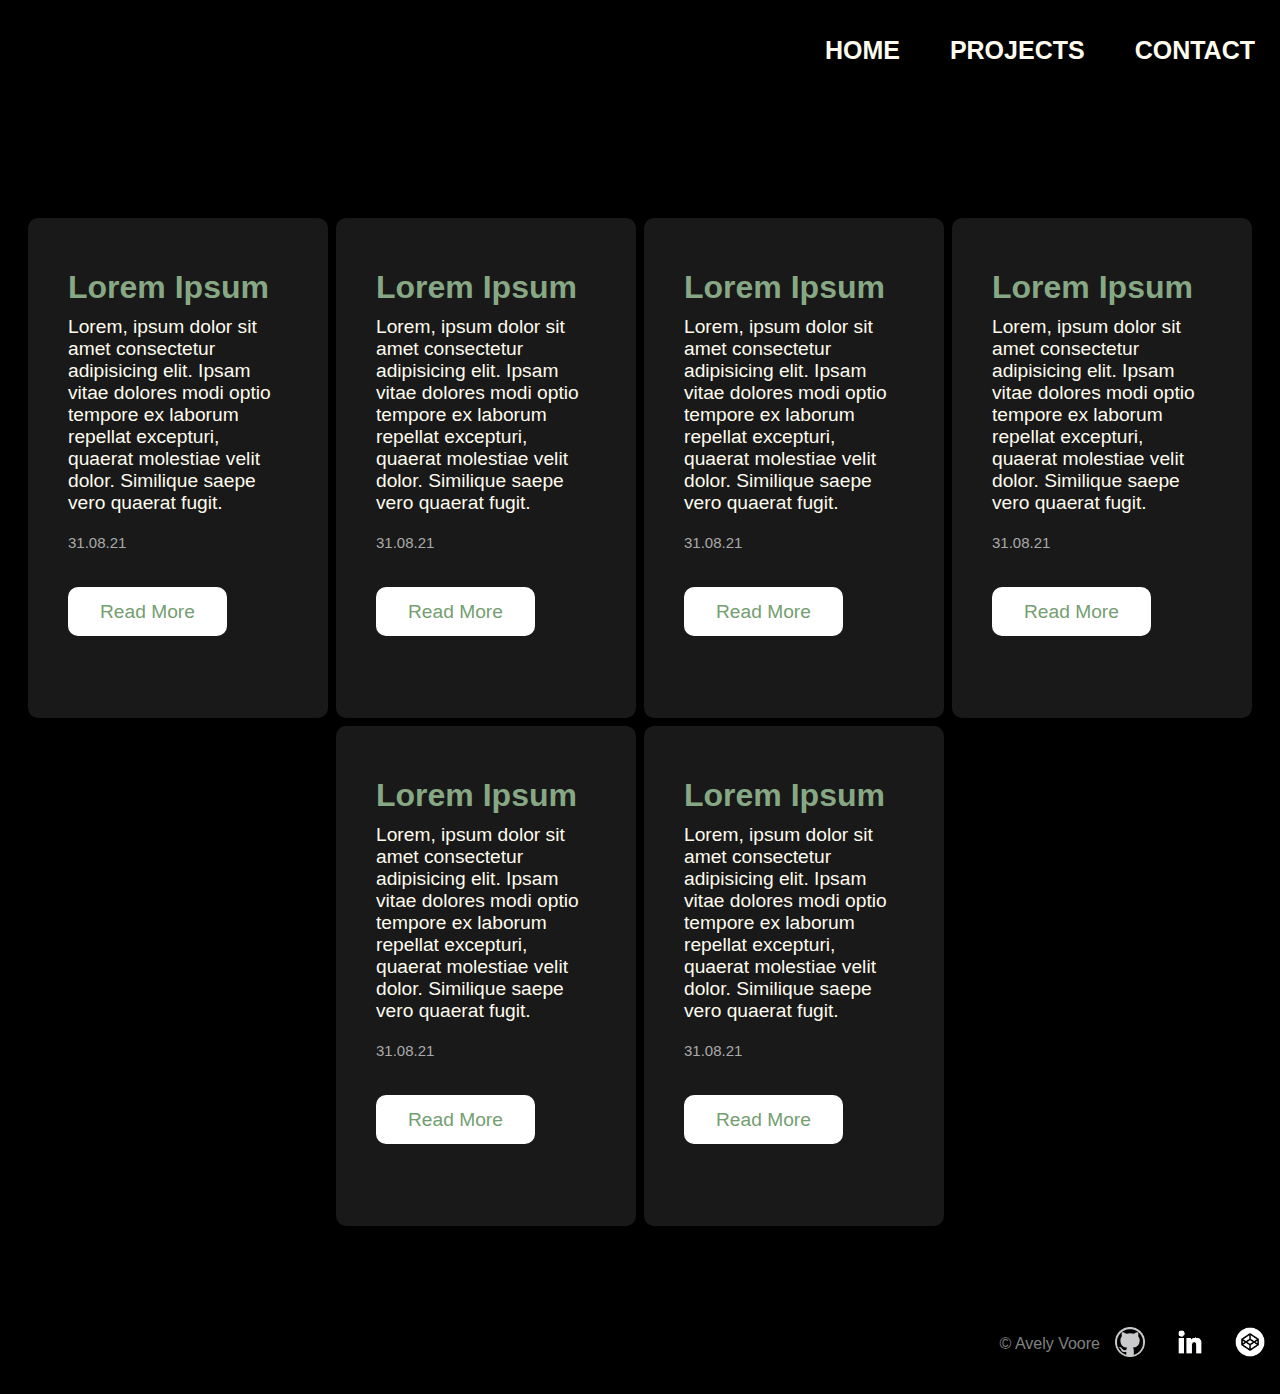
==== commit 7cdb088f: "js for projects" ====
--- a/src/blog.html
+++ b/src/blog.html
@@ -18,44 +18,44 @@
     <section class="main">
         <div class="container">
             <div class="card">
-                <h2>Lorem</h2>
-                <p>Lorem, ipsum dolor sit amet consectetur adipisicing elit. Ipsam vitae dolores modi optio tempore ex laborum repellat excepturi, quaerat molestiae velit dolor. Similique saepe vero quaerat fugit eveniet, distinctio, odio error maxime quis molestias esse.</p>
-
-                <a href="blogpost.html" class="button">Read More</a>
-            </div>
-
-            <div class="card">
-                <h2>Lorem</h2>
-                <p>Lorem, ipsum dolor sit amet consectetur adipisicing elit. Ipsam vitae dolores modi optio tempore ex laborum repellat excepturi, quaerat molestiae velit dolor. Similique saepe vero quaerat fugit eveniet, distinctio, odio error maxime quis molestias esse.</p>
-
+                <h2>Lorem Ipsum</h2>
+                <p>Lorem, ipsum dolor sit amet consectetur adipisicing elit. Ipsam vitae dolores modi optio tempore ex laborum repellat excepturi, quaerat molestiae velit dolor. Similique saepe vero quaerat fugit.</p>
+                <p class="date">31.08.21</p>
                 <a href="blogpost.html" class="button">Read More</a>
             </div>
 
             <div class="card">
                 <h2>Lorem Ipsum</h2>
-                <p>Lorem, ipsum dolor sit amet consectetur adipisicing elit. Ipsam vitae dolores modi optio tempore ex laborum repellat excepturi, quaerat molestiae velit dolor. Similique saepe vero quaerat fugit eveniet, distinctio, odio error maxime quis molestias esse.</p>
+                <p>Lorem, ipsum dolor sit amet consectetur adipisicing elit. Ipsam vitae dolores modi optio tempore ex laborum repellat excepturi, quaerat molestiae velit dolor. Similique saepe vero quaerat fugit.</p>
                 <p class="date">31.08.21</p>
                 <a href="blogpost.html" class="button">Read More</a>
             </div>
 
             <div class="card">
-                <h2>Lorem</h2>
-                <p>Lorem, ipsum dolor sit amet consectetur adipisicing elit. Ipsam vitae dolores modi optio tempore ex laborum repellat excepturi, quaerat molestiae velit dolor. Similique saepe vero quaerat fugit eveniet, distinctio, odio error maxime quis molestias esse.</p>
-
+                <h2>Lorem Ipsum</h2>
+                <p>Lorem, ipsum dolor sit amet consectetur adipisicing elit. Ipsam vitae dolores modi optio tempore ex laborum repellat excepturi, quaerat molestiae velit dolor. Similique saepe vero quaerat fugit.</p>
+                <p class="date">31.08.21</p>
                 <a href="blogpost.html" class="button">Read More</a>
             </div>
 
             <div class="card">
                 <h2>Lorem Ipsum</h2>
-                <p>Lorem, ipsum dolor sit amet consectetur adipisicing elit. Ipsam vitae dolores modi optio tempore ex laborum repellat excepturi, quaerat molestiae velit dolor. Similique saepe vero quaerat fugit eveniet, distinctio, odio error maxime quis molestias esse.</p>
-
+                <p>Lorem, ipsum dolor sit amet consectetur adipisicing elit. Ipsam vitae dolores modi optio tempore ex laborum repellat excepturi, quaerat molestiae velit dolor. Similique saepe vero quaerat fugit.</p>
+                <p class="date">31.08.21</p>
                 <a href="blogpost.html" class="button">Read More</a>
             </div>
 
             <div class="card">
-                <h2>Lorem</h2>
-                <p>Lorem, ipsum dolor sit amet consectetur adipisicing elit. Ipsam vitae dolores modi optio tempore ex laborum repellat excepturi, quaerat molestiae velit dolor. Similique saepe vero quaerat fugit eveniet, distinctio, odio error maxime quis molestias esse.</p>
+                <h2>Lorem Ipsum</h2>
+                <p>Lorem, ipsum dolor sit amet consectetur adipisicing elit. Ipsam vitae dolores modi optio tempore ex laborum repellat excepturi, quaerat molestiae velit dolor. Similique saepe vero quaerat fugit.</p>
+                <p class="date">31.08.21</p>
+                <a href="blogpost.html" class="button">Read More</a>
+            </div>
 
+            <div class="card">
+                <h2>Lorem Ipsum</h2>
+                <p>Lorem, ipsum dolor sit amet consectetur adipisicing elit. Ipsam vitae dolores modi optio tempore ex laborum repellat excepturi, quaerat molestiae velit dolor. Similique saepe vero quaerat fugit.</p>
+                <p class="date">31.08.21</p>
                 <a href="blogpost.html" class="button">Read More</a>
             </div>
 
--- a/src/blog.css
+++ b/src/blog.css
@@ -1,8 +1,5 @@
 body {
   background-color: black;
-  display: -ms-grid;
-  display: grid;
-      grid-template-areas: "header header header" "blog blog blog" "footer footer footer";
   width: 100%;
 }
 
@@ -16,10 +13,6 @@
 }
 
 nav {
-  -ms-grid-row: 1;
-  -ms-grid-column: 1;
-  -ms-grid-column-span: 3;
-  grid-area: header;
   display: -webkit-box;
   display: -ms-flexbox;
   display: flex;
@@ -48,10 +41,6 @@
 }
 
 .main {
-  -ms-grid-row: 2;
-  -ms-grid-column: 1;
-  -ms-grid-column-span: 3;
-  grid-area: blog;
   width: 100%;
   height: auto;
   padding: 5% 0;
@@ -95,12 +84,13 @@
 }
 
 .main .container .card p {
-  margin-bottom: 60px;
+  margin-bottom: 20px;
 }
 
 .main .container .card .date {
   color: #aaaaaa;
-  font-size: 10px;
+  font-size: 15px;
+  margin-bottom: 50px;
 }
 
 .button {
@@ -127,14 +117,11 @@
 }
 
 footer {
-  -ms-grid-row: 3;
-  -ms-grid-column: 1;
-  -ms-grid-column-span: 3;
   grid-area: footer;
   display: -webkit-box;
   display: -ms-flexbox;
   display: flex;
-  height: 150px;
+  height: 100px;
   -webkit-box-orient: horizontal;
   -webkit-box-direction: normal;
       -ms-flex-direction: row;
